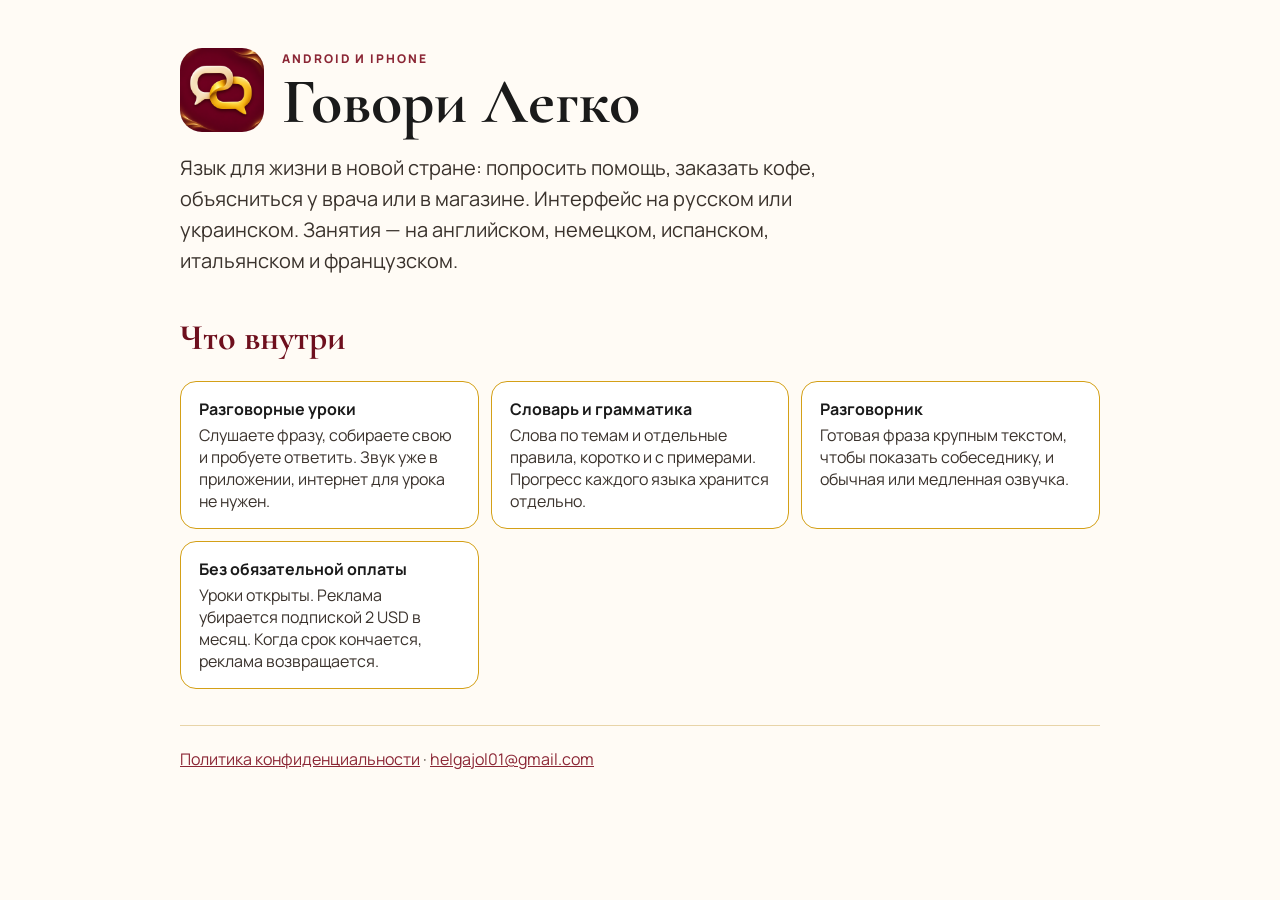
==== index.html @ 58714e00 "Add the app page and the privacy policy for both stores." ====
<!DOCTYPE html>
<html lang="ru">
<head>
  <meta charset="UTF-8" />
  <meta name="viewport" content="width=device-width, initial-scale=1" />
  <title>Говори Легко — пять языков для жизни</title>
  <meta name="description" content="Говори Легко: уроки, словарь, грамматика и разговорник для жизни в новой стране. Русский и украинский интерфейс." />
  <link rel="icon" href="assets/icon.png" />
  <link rel="preconnect" href="https://fonts.googleapis.com" />
  <link rel="preconnect" href="https://fonts.gstatic.com" crossorigin />
  <link href="https://fonts.googleapis.com/css2?family=Cormorant+Garamond:ital,wght@0,600;0,700;1,600&family=Manrope:wght@400;500;600;700;800&display=swap" rel="stylesheet" />
  <style>
    :root { --bg: #FFFBF5; --ink: #1A1A1A; --text: #3A322C; --muted: #5C534A; --accent: #8B2635; --deep: #6E0F1D; --gold: #D4A017; --line: #E8D4A8; --card: #FFFFFF; --soft: #F8E8E6; }
    * { box-sizing: border-box; }
    body { margin: 0; background: var(--bg); color: var(--text); font-family: Manrope, sans-serif; }
    a { color: var(--accent); }
    .wrap { width: min(920px, calc(100% - 32px)); margin: 0 auto; }
    header { padding: 48px 0 20px; }
    .mark { display: flex; gap: 18px; align-items: center; }
    img { width: 84px; height: 84px; border-radius: 22px; }
    .eyebrow { letter-spacing: 0.16em; text-transform: uppercase; color: var(--accent); font-weight: 800; font-size: 12px; margin: 0 0 6px; }
    h1 { font-family: "Cormorant Garamond", serif; font-size: 64px; line-height: 0.9; color: var(--ink); margin: 0; }
    .lead { font-size: 20px; line-height: 1.55; max-width: 640px; }
    .grid { display: grid; grid-template-columns: repeat(auto-fit, minmax(240px, 1fr)); gap: 12px; margin: 22px 0 36px; }
    article { background: var(--card); border: 1.5px solid var(--gold); border-radius: 16px; padding: 16px 18px; }
    h2 { font-family: "Cormorant Garamond", serif; color: var(--deep); font-size: 36px; margin: 0 0 8px; }
    strong { color: var(--ink); display: block; margin-bottom: 4px; }
    footer { border-top: 1px solid var(--line); padding: 22px 0 40px; color: var(--muted); }
  </style>
</head>
<body>
  <header class="wrap">
    <div class="mark">
      <img src="assets/icon.png" alt="Значок Говори Легко" />
      <div>
        <p class="eyebrow">Android и iPhone</p>
        <h1>Говори Легко</h1>
      </div>
    </div>
    <p class="lead">Язык для жизни в новой стране: попросить помощь, заказать кофе, объясниться у врача или в магазине. Интерфейс на русском или украинском. Занятия — на английском, немецком, испанском, итальянском и французском.</p>
  </header>
  <main class="wrap">
    <h2>Что внутри</h2>
    <div class="grid">
      <article><strong>Разговорные уроки</strong>Слушаете фразу, собираете свою и пробуете ответить. Звук уже в приложении, интернет для урока не нужен.</article>
      <article><strong>Словарь и грамматика</strong>Слова по темам и отдельные правила, коротко и с примерами. Прогресс каждого языка хранится отдельно.</article>
      <article><strong>Разговорник</strong>Готовая фраза крупным текстом, чтобы показать собеседнику, и обычная или медленная озвучка.</article>
      <article><strong>Без обязательной оплаты</strong>Уроки открыты. Реклама убирается подпиской 2 USD в месяц. Когда срок кончается, реклама возвращается.</article>
    </div>
  </main>
  <footer class="wrap">
    <a href="privacy.html">Политика конфиденциальности</a>
    · <a href="mailto:helgajol01@gmail.com">helgajol01@gmail.com</a>
  </footer>
</body>
</html>
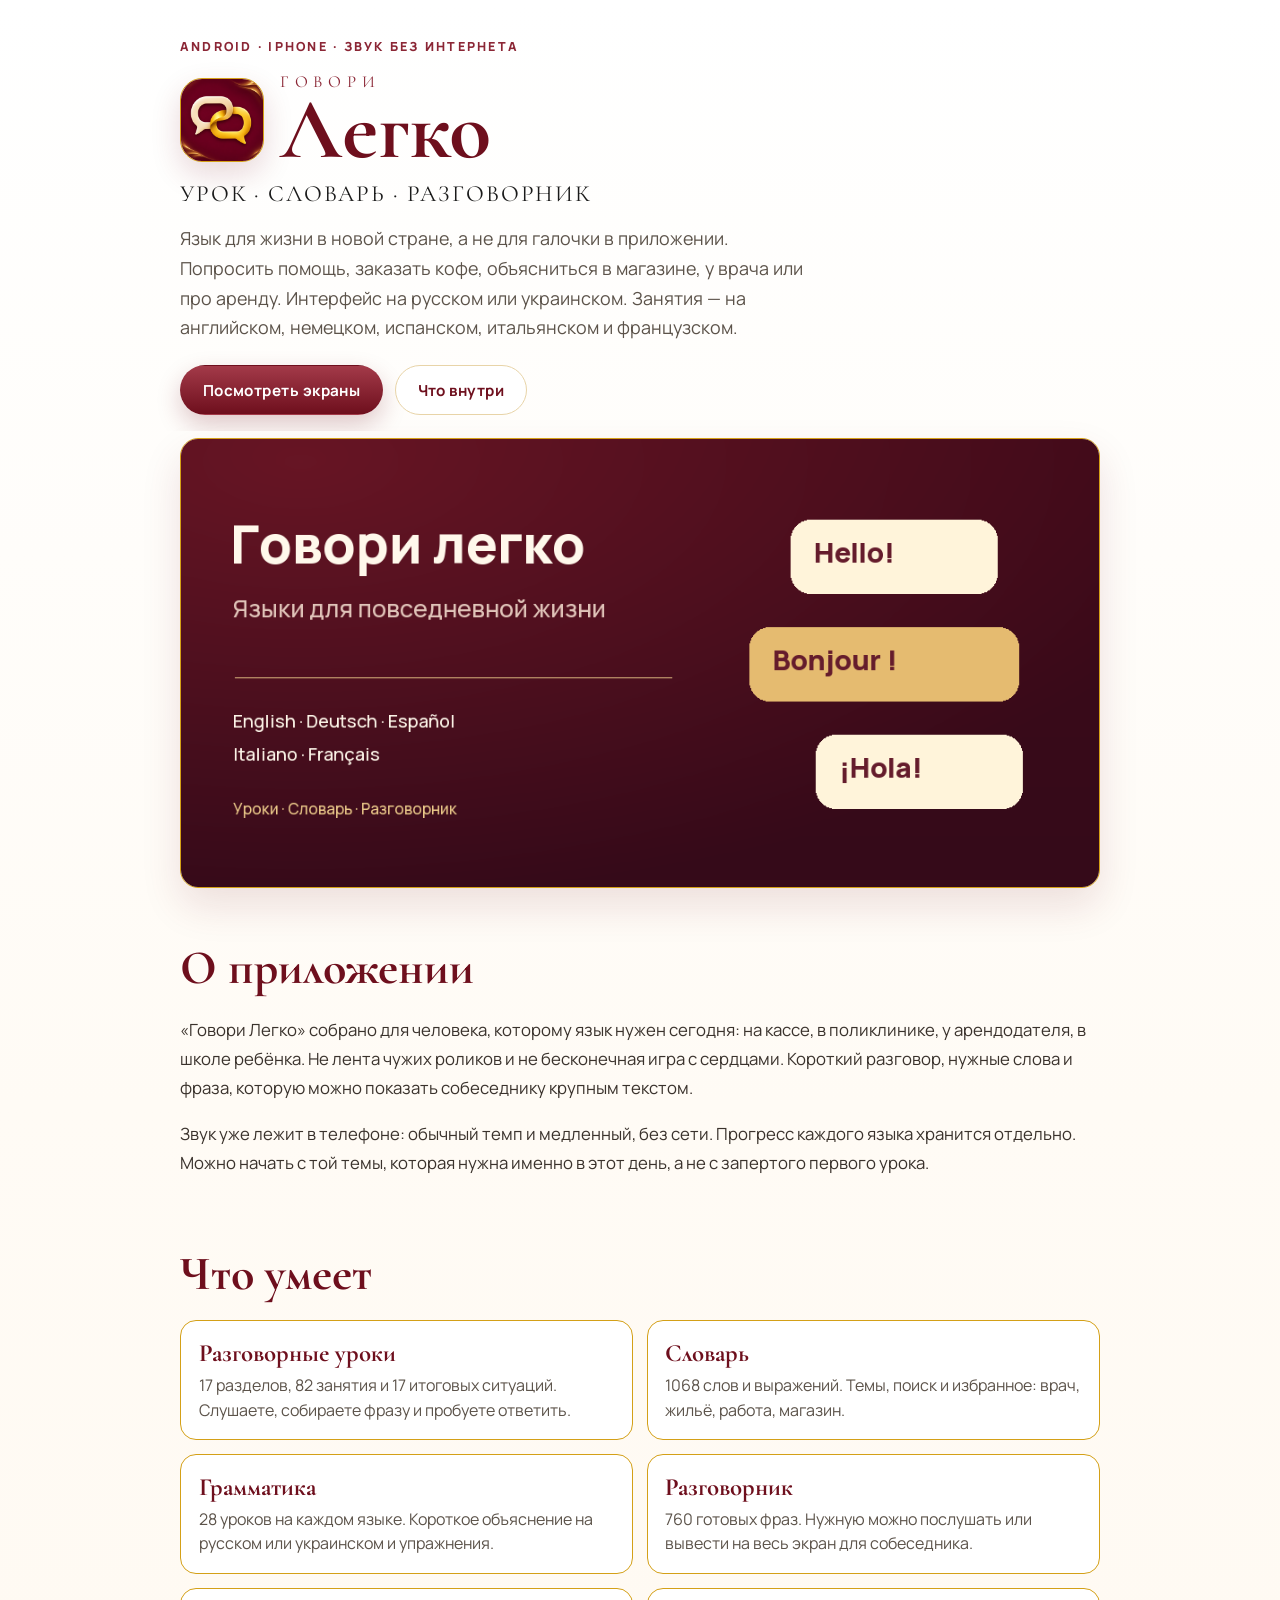
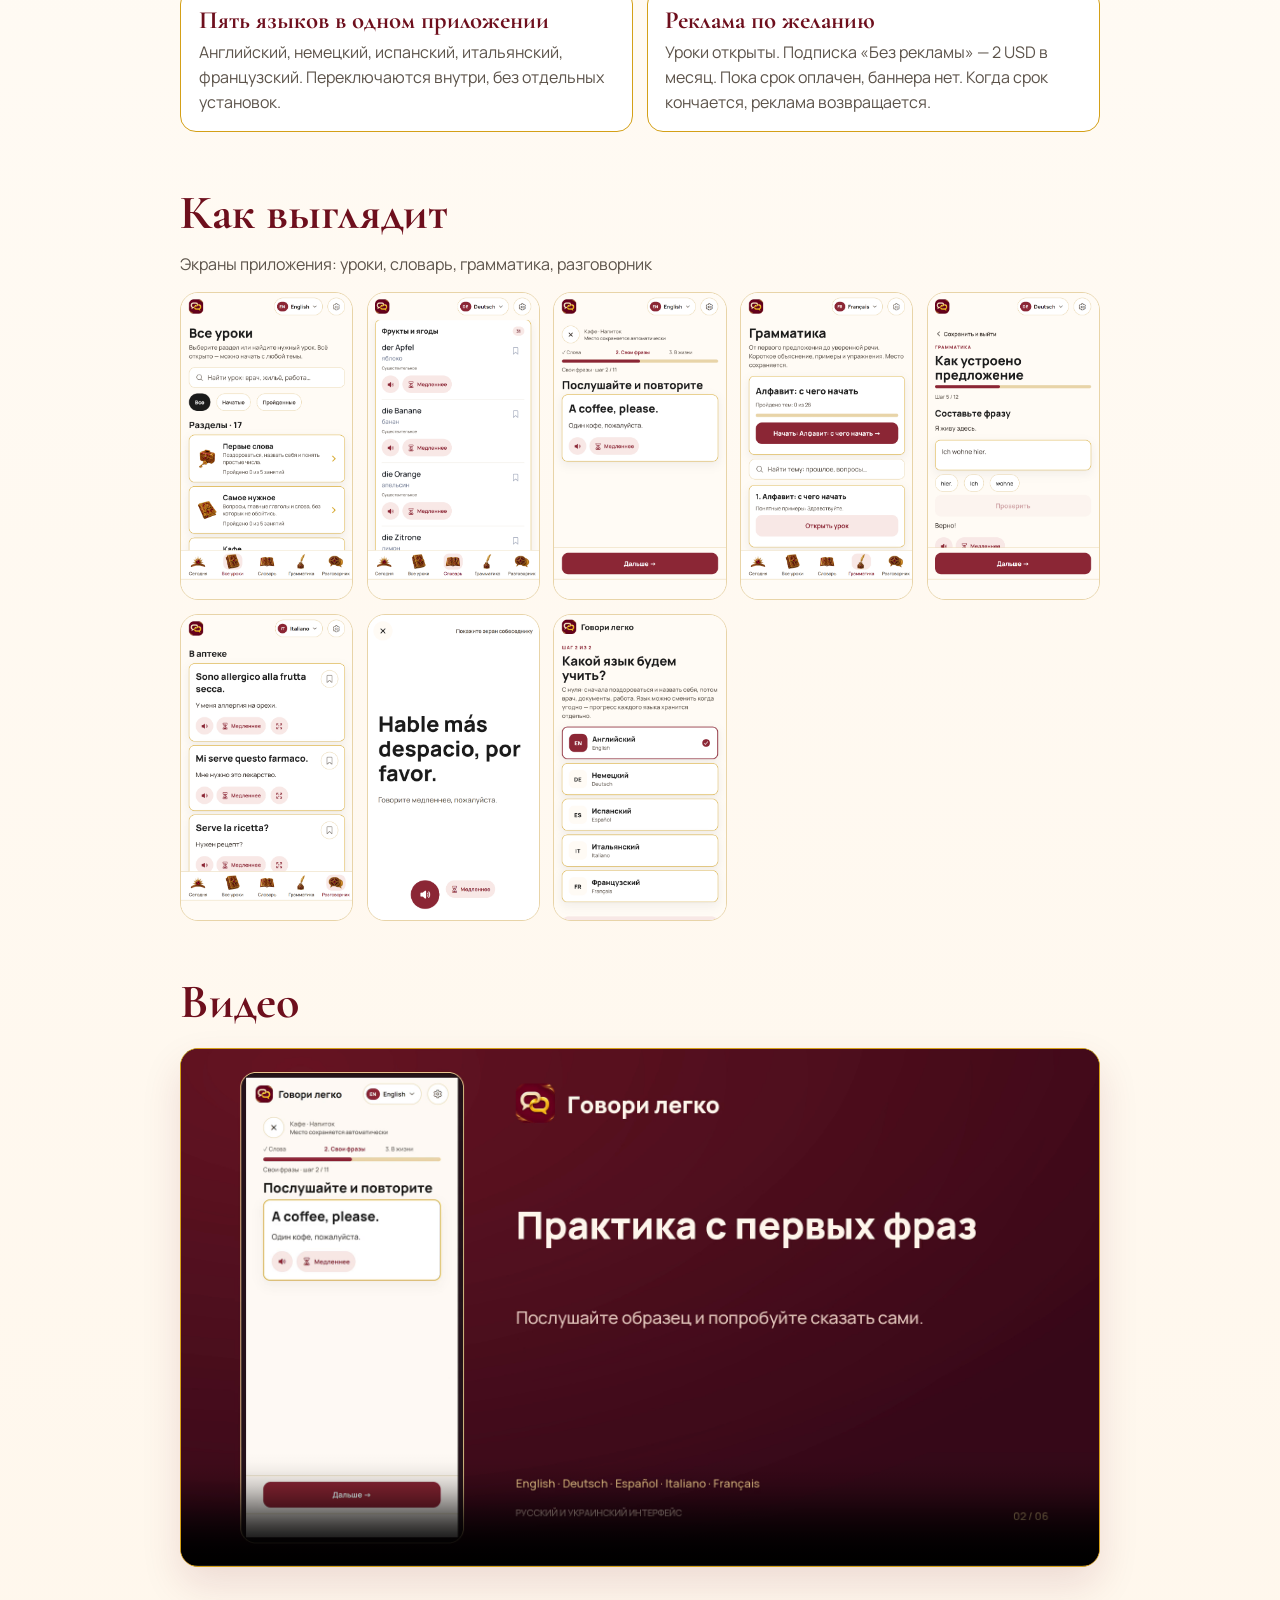
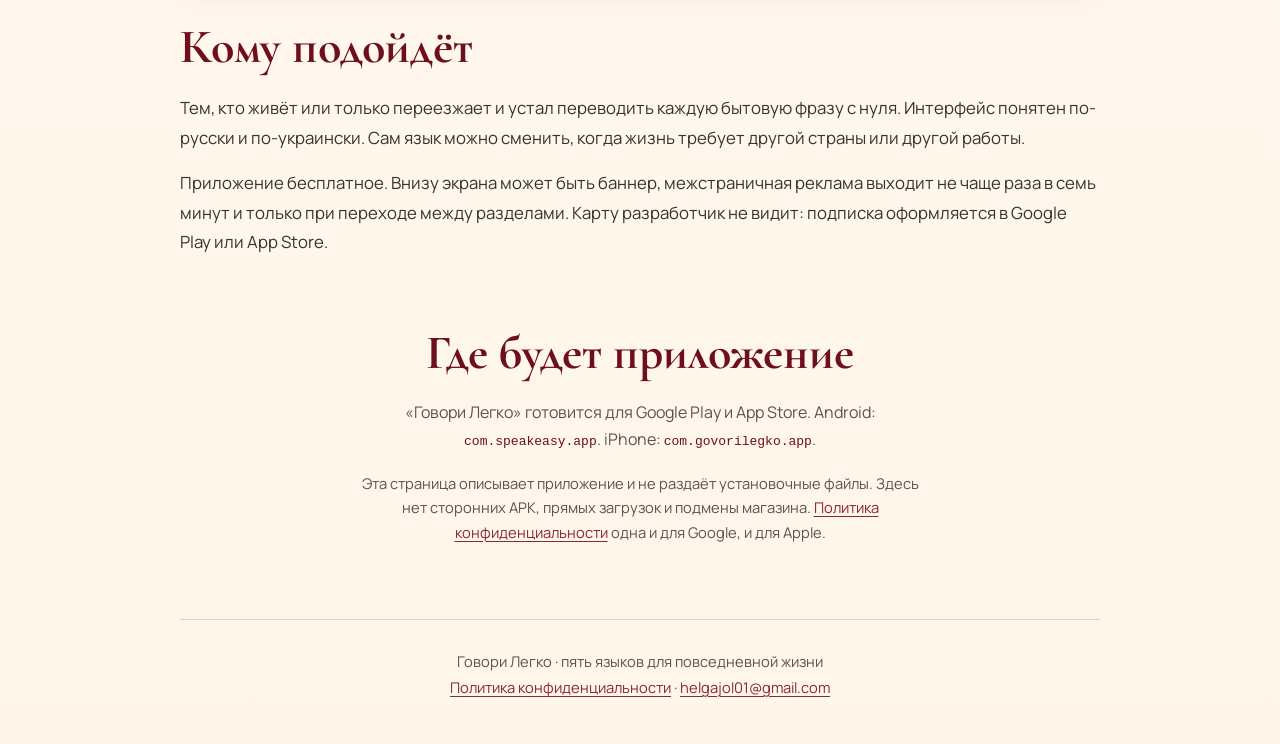
==== commit 1db8aefc: "Replace the landing page with screenshots, video and the store copy." ====
--- a/index.html
+++ b/index.html
@@ -3,54 +3,157 @@
 <head>
   <meta charset="UTF-8" />
   <meta name="viewport" content="width=device-width, initial-scale=1" />
-  <title>Говори Легко — пять языков для жизни</title>
-  <meta name="description" content="Говори Легко: уроки, словарь, грамматика и разговорник для жизни в новой стране. Русский и украинский интерфейс." />
-  <link rel="icon" href="assets/icon.png" />
+  <title>Говори Легко — пять языков для жизни в новой стране</title>
+  <meta name="description" content="Говори Легко: уроки, словарь, грамматика и разговорник. Русский или украинский интерфейс. Английский, немецкий, испанский, итальянский и французский. Звук без интернета." />
+  <meta property="og:title" content="Говори Легко" />
+  <meta property="og:description" content="Попросить помощь, заказать кофе, объясниться у врача. Пять языков, звук уже в телефоне." />
+  <meta property="og:image" content="assets/cover.png" />
+  <meta property="og:type" content="website" />
+  <meta property="og:url" content="https://olgamentalmagic.github.io/govorilegko/" />
+  <link rel="canonical" href="https://olgamentalmagic.github.io/govorilegko/" />
+  <link rel="icon" type="image/png" href="assets/icon.png" />
   <link rel="preconnect" href="https://fonts.googleapis.com" />
   <link rel="preconnect" href="https://fonts.gstatic.com" crossorigin />
-  <link href="https://fonts.googleapis.com/css2?family=Cormorant+Garamond:ital,wght@0,600;0,700;1,600&family=Manrope:wght@400;500;600;700;800&display=swap" rel="stylesheet" />
-  <style>
-    :root { --bg: #FFFBF5; --ink: #1A1A1A; --text: #3A322C; --muted: #5C534A; --accent: #8B2635; --deep: #6E0F1D; --gold: #D4A017; --line: #E8D4A8; --card: #FFFFFF; --soft: #F8E8E6; }
-    * { box-sizing: border-box; }
-    body { margin: 0; background: var(--bg); color: var(--text); font-family: Manrope, sans-serif; }
-    a { color: var(--accent); }
-    .wrap { width: min(920px, calc(100% - 32px)); margin: 0 auto; }
-    header { padding: 48px 0 20px; }
-    .mark { display: flex; gap: 18px; align-items: center; }
-    img { width: 84px; height: 84px; border-radius: 22px; }
-    .eyebrow { letter-spacing: 0.16em; text-transform: uppercase; color: var(--accent); font-weight: 800; font-size: 12px; margin: 0 0 6px; }
-    h1 { font-family: "Cormorant Garamond", serif; font-size: 64px; line-height: 0.9; color: var(--ink); margin: 0; }
-    .lead { font-size: 20px; line-height: 1.55; max-width: 640px; }
-    .grid { display: grid; grid-template-columns: repeat(auto-fit, minmax(240px, 1fr)); gap: 12px; margin: 22px 0 36px; }
-    article { background: var(--card); border: 1.5px solid var(--gold); border-radius: 16px; padding: 16px 18px; }
-    h2 { font-family: "Cormorant Garamond", serif; color: var(--deep); font-size: 36px; margin: 0 0 8px; }
-    strong { color: var(--ink); display: block; margin-bottom: 4px; }
-    footer { border-top: 1px solid var(--line); padding: 22px 0 40px; color: var(--muted); }
-  </style>
+  <link href="https://fonts.googleapis.com/css2?family=Cormorant+Garamond:wght@600;700&family=Manrope:wght@400;500;600;700;800&display=swap" rel="stylesheet" />
+  <link rel="stylesheet" href="styles.css" />
 </head>
 <body>
-  <header class="wrap">
-    <div class="mark">
-      <img src="assets/icon.png" alt="Значок Говори Легко" />
-      <div>
-        <p class="eyebrow">Android и iPhone</p>
-        <h1>Говори Легко</h1>
+  <header class="hero">
+    <div class="hero__inner">
+      <p class="eyebrow">Android · iPhone · звук без интернета</p>
+      <div class="brand">
+        <img class="brand__icon" src="assets/icon.png" width="84" height="84" alt="Значок приложения Говори Легко" />
+        <div>
+          <p class="brand__small">ГОВОРИ</p>
+          <h1>Легко</h1>
+        </div>
+      </div>
+      <p class="tagline">Урок · Словарь · Разговорник</p>
+      <p class="lead">
+        Язык для жизни в новой стране, а не для галочки в приложении.
+        Попросить помощь, заказать кофе, объясниться в магазине, у врача
+        или про аренду. Интерфейс на русском или украинском. Занятия —
+        на английском, немецком, испанском, итальянском и французском.
+      </p>
+      <div class="cta-row">
+        <a class="btn btn--gold" href="#screens">Посмотреть экраны</a>
+        <a class="btn btn--ghost" href="#about">Что внутри</a>
       </div>
     </div>
-    <p class="lead">Язык для жизни в новой стране: попросить помощь, заказать кофе, объясниться у врача или в магазине. Интерфейс на русском или украинском. Занятия — на английском, немецком, испанском, итальянском и французском.</p>
   </header>
-  <main class="wrap">
-    <h2>Что внутри</h2>
-    <div class="grid">
-      <article><strong>Разговорные уроки</strong>Слушаете фразу, собираете свою и пробуете ответить. Звук уже в приложении, интернет для урока не нужен.</article>
-      <article><strong>Словарь и грамматика</strong>Слова по темам и отдельные правила, коротко и с примерами. Прогресс каждого языка хранится отдельно.</article>
-      <article><strong>Разговорник</strong>Готовая фраза крупным текстом, чтобы показать собеседнику, и обычная или медленная озвучка.</article>
-      <article><strong>Без обязательной оплаты</strong>Уроки открыты. Реклама убирается подпиской 2 USD в месяц. Когда срок кончается, реклама возвращается.</article>
-    </div>
+  <img class="cover" src="assets/cover.png" alt="Говори Легко: Hello, Bonjour, Hola. English, Deutsch, Español, Italiano, Français." />
+
+  <main>
+    <section id="about" class="section">
+      <h2>О приложении</h2>
+      <div class="prose">
+        <p>
+          «Говори Легко» собрано для человека, которому язык нужен сегодня:
+          на кассе, в поликлинике, у арендодателя, в школе ребёнка.
+          Не лента чужих роликов и не бесконечная игра с сердцами.
+          Короткий разговор, нужные слова и фраза, которую можно показать собеседнику крупным текстом.
+        </p>
+        <p>
+          Звук уже лежит в телефоне: обычный темп и медленный, без сети.
+          Прогресс каждого языка хранится отдельно. Можно начать с той темы,
+          которая нужна именно в этот день, а не с запертого первого урока.
+        </p>
+      </div>
+    </section>
+
+    <section class="section section--tight">
+      <h2>Что умеет</h2>
+      <ul class="features">
+        <li>
+          <strong>Разговорные уроки</strong>
+          <span>17 разделов, 82 занятия и 17 итоговых ситуаций. Слушаете, собираете фразу и пробуете ответить.</span>
+        </li>
+        <li>
+          <strong>Словарь</strong>
+          <span>1068 слов и выражений. Темы, поиск и избранное: врач, жильё, работа, магазин.</span>
+        </li>
+        <li>
+          <strong>Грамматика</strong>
+          <span>28 уроков на каждом языке. Короткое объяснение на русском или украинском и упражнения.</span>
+        </li>
+        <li>
+          <strong>Разговорник</strong>
+          <span>760 готовых фраз. Нужную можно послушать или вывести на весь экран для собеседника.</span>
+        </li>
+        <li>
+          <strong>Пять языков в одном приложении</strong>
+          <span>Английский, немецкий, испанский, итальянский, французский. Переключаются внутри, без отдельных установок.</span>
+        </li>
+        <li>
+          <strong>Реклама по желанию</strong>
+          <span>Уроки открыты. Подписка «Без рекламы» — 2 USD в месяц. Пока срок оплачен, баннера нет. Когда срок кончается, реклама возвращается.</span>
+        </li>
+      </ul>
+    </section>
+
+    <section id="screens" class="section">
+      <h2>Как выглядит</h2>
+      <p class="section__hint">Экраны приложения: уроки, словарь, грамматика, разговорник</p>
+      <div class="shots" aria-label="Скриншоты">
+        <img src="assets/screen_1.png" alt="Список уроков по разделам" loading="lazy" />
+        <img src="assets/screen_2.png" alt="Словарь" loading="lazy" />
+        <img src="assets/screen_3.png" alt="Разговорный урок" loading="lazy" />
+        <img src="assets/screen_4.png" alt="Грамматика" loading="lazy" />
+        <img src="assets/screen_5.png" alt="Упражнение на сборку фразы" loading="lazy" />
+        <img src="assets/screen_6.png" alt="Разговорник" loading="lazy" />
+        <img src="assets/screen_7.png" alt="Произношение" loading="lazy" />
+        <img src="assets/screen_8.png" alt="Выбор языка обучения" loading="lazy" />
+      </div>
+    </section>
+
+    <section class="section">
+      <h2>Видео</h2>
+      <div class="video-wrap">
+        <video controls playsinline preload="metadata" poster="assets/poster.png">
+          <source src="assets/promo.mp4" type="video/mp4" />
+          Ваш браузер не воспроизводит видео.
+        </video>
+      </div>
+    </section>
+
+    <section class="section">
+      <h2>Кому подойдёт</h2>
+      <div class="prose">
+        <p>
+          Тем, кто живёт или только переезжает и устал переводить каждую бытовую фразу с нуля.
+          Интерфейс понятен по-русски и по-украински. Сам язык можно сменить, когда жизнь
+          требует другой страны или другой работы.
+        </p>
+        <p>
+          Приложение бесплатное. Внизу экрана может быть баннер, межстраничная реклама
+          выходит не чаще раза в семь минут и только при переходе между разделами.
+          Карту разработчик не видит: подписка оформляется в Google Play или App Store.
+        </p>
+      </div>
+    </section>
+
+    <section id="download" class="section download">
+      <h2>Где будет приложение</h2>
+      <p class="download__text">
+        «Говори Легко» готовится для Google Play и App Store.
+        Android: <code>com.speakeasy.app</code>.
+        iPhone: <code>com.govorilegko.app</code>.
+      </p>
+      <p class="download__note">
+        Эта страница описывает приложение и не раздаёт установочные файлы.
+        Здесь нет сторонних APK, прямых загрузок и подмены магазина.
+        <a href="privacy.html">Политика конфиденциальности</a> одна и для Google, и для Apple.
+      </p>
+    </section>
   </main>
-  <footer class="wrap">
-    <a href="privacy.html">Политика конфиденциальности</a>
-    · <a href="mailto:helgajol01@gmail.com">helgajol01@gmail.com</a>
+
+  <footer class="footer">
+    <p>Говори Легко · пять языков для повседневной жизни</p>
+    <p>
+      <a href="privacy.html">Политика конфиденциальности</a>
+      ·
+      <a href="mailto:helgajol01@gmail.com">helgajol01@gmail.com</a>
+    </p>
   </footer>
 </body>
 </html>
--- a/styles.css
+++ b/styles.css
@@ -0,0 +1,246 @@
+:root {
+  --bg: #FFFBF5;
+  --ink: #1A1A1A;
+  --text: #3A322C;
+  --muted: #5C534A;
+  --gold: #D4A017;
+  --gold-2: #8B2635;
+  --line: #E8D4A8;
+  --card: #FFFFFF;
+  --deep: #6E0F1D;
+  --soft: #F8E8E6;
+  --font-display: "Cormorant Garamond", Georgia, serif;
+  --font-body: Manrope, system-ui, sans-serif;
+}
+
+*,
+*::before,
+*::after { box-sizing: border-box; }
+
+html { scroll-behavior: smooth; }
+
+body {
+  margin: 0;
+  color: var(--text);
+  font-family: var(--font-body);
+  background:
+    radial-gradient(900px 420px at 50% -10%, rgba(212, 160, 23, 0.18), transparent 60%),
+    linear-gradient(180deg, #fff 0%, var(--bg) 28%, #FFF6EA 100%);
+  min-height: 100vh;
+}
+
+img, video { max-width: 100%; display: block; }
+
+a {
+  color: var(--gold-2);
+  text-decoration-thickness: 1px;
+  text-underline-offset: 0.2em;
+}
+
+.hero {
+  position: relative;
+  padding: 2.4rem 1.25rem 1rem;
+  overflow: hidden;
+}
+
+.hero__inner {
+  width: min(920px, 100%);
+  margin: 0 auto;
+}
+
+.eyebrow {
+  margin: 0 0 1rem;
+  font-size: 0.78rem;
+  letter-spacing: 0.18em;
+  text-transform: uppercase;
+  color: var(--gold-2);
+  font-weight: 800;
+}
+
+.brand {
+  display: flex;
+  align-items: center;
+  gap: 1rem;
+  margin-bottom: 0.75rem;
+}
+
+.brand__icon {
+  width: 84px;
+  height: 84px;
+  border-radius: 22px;
+  border: 1.5px solid var(--gold);
+  box-shadow: 0 12px 30px rgba(110, 15, 29, 0.16);
+}
+
+.brand__small {
+  margin: 0;
+  font-family: var(--font-display);
+  font-size: 1.05rem;
+  letter-spacing: 0.34em;
+  color: var(--gold-2);
+}
+
+.brand h1 {
+  margin: 0;
+  font-family: var(--font-display);
+  font-weight: 700;
+  font-size: clamp(3.2rem, 12vw, 5.4rem);
+  line-height: 0.88;
+  color: var(--deep);
+}
+
+.tagline {
+  margin: 0.4rem 0 1rem;
+  font-family: var(--font-display);
+  font-size: 1.45rem;
+  letter-spacing: 0.08em;
+  text-transform: uppercase;
+  color: var(--ink);
+}
+
+.lead {
+  margin: 0 0 1.4rem;
+  max-width: 40rem;
+  font-size: 1.12rem;
+  line-height: 1.65;
+  color: var(--muted);
+}
+
+.cover {
+  width: min(920px, calc(100% - 2.5rem));
+  margin: 0.4rem auto 0;
+  border-radius: 18px;
+  border: 1.5px solid var(--gold);
+  box-shadow: 0 18px 40px rgba(110, 15, 29, 0.12);
+}
+
+.cta-row { display: flex; flex-wrap: wrap; gap: 0.75rem; }
+
+.btn {
+  display: inline-flex;
+  align-items: center;
+  justify-content: center;
+  min-height: 48px;
+  padding: 0.85rem 1.35rem;
+  border-radius: 999px;
+  border: 1.5px solid var(--line);
+  font-weight: 700;
+  font-size: 0.95rem;
+  letter-spacing: 0.03em;
+  text-decoration: none;
+}
+
+.btn--gold {
+  color: #fff;
+  background: linear-gradient(180deg, #A33A49 0%, var(--deep) 100%);
+  border-color: transparent;
+  box-shadow: 0 10px 24px rgba(110, 15, 29, 0.22);
+}
+
+.btn--ghost {
+  color: var(--deep);
+  background: #fff;
+}
+
+.section {
+  width: min(920px, calc(100% - 2.5rem));
+  margin: 0 auto;
+  padding: 3.2rem 0 0;
+}
+
+.section h2 {
+  margin: 0 0 1.1rem;
+  font-family: var(--font-display);
+  font-weight: 700;
+  font-size: clamp(2.1rem, 5.5vw, 3rem);
+  color: var(--deep);
+}
+
+.section__hint { margin: -0.4rem 0 1.1rem; color: var(--muted); }
+
+.prose p {
+  margin: 0 0 1rem;
+  line-height: 1.75;
+  font-size: 1.05rem;
+}
+
+.features {
+  list-style: none;
+  margin: 0;
+  padding: 0;
+  display: grid;
+  gap: 0.85rem;
+}
+
+@media (min-width: 760px) {
+  .features { grid-template-columns: 1fr 1fr; }
+  .shots { grid-template-columns: repeat(4, 1fr); }
+}
+
+.features li {
+  padding: 1.05rem 1.1rem;
+  border: 1.5px solid var(--gold);
+  border-radius: 16px;
+  background: var(--card);
+}
+
+.features strong {
+  display: block;
+  margin-bottom: 0.3rem;
+  font-family: var(--font-display);
+  font-size: 1.55rem;
+  color: var(--deep);
+}
+
+.features span { color: var(--muted); line-height: 1.55; }
+
+.shots {
+  display: grid;
+  grid-template-columns: repeat(auto-fill, minmax(150px, 1fr));
+  gap: 0.85rem;
+}
+
+.shots img {
+  width: 100%;
+  border-radius: 18px;
+  border: 1.5px solid var(--line);
+  background: #fff;
+  aspect-ratio: 9 / 16;
+  object-fit: cover;
+  object-position: top;
+}
+
+.video-wrap {
+  border-radius: 18px;
+  overflow: hidden;
+  border: 1.5px solid var(--gold);
+  background: #1A1A1A;
+  box-shadow: 0 18px 40px rgba(110, 15, 29, 0.12);
+}
+
+.video-wrap video { width: 100%; max-height: 80vh; margin: 0 auto; }
+
+.download { text-align: center; padding-bottom: 1rem; }
+
+.download__text, .download__note {
+  margin: 0 auto 1.2rem;
+  max-width: 36rem;
+  color: var(--muted);
+  line-height: 1.65;
+}
+
+.download__text code { color: var(--deep); }
+
+.download__note { font-size: 0.92rem; }
+
+.footer {
+  width: min(920px, calc(100% - 2.5rem));
+  margin: 2.5rem auto 0;
+  padding: 1.6rem 0 2.6rem;
+  border-top: 1px solid var(--line);
+  color: var(--muted);
+  font-size: 0.92rem;
+  text-align: center;
+}
+
+.footer p { margin: 0.35rem 0; }
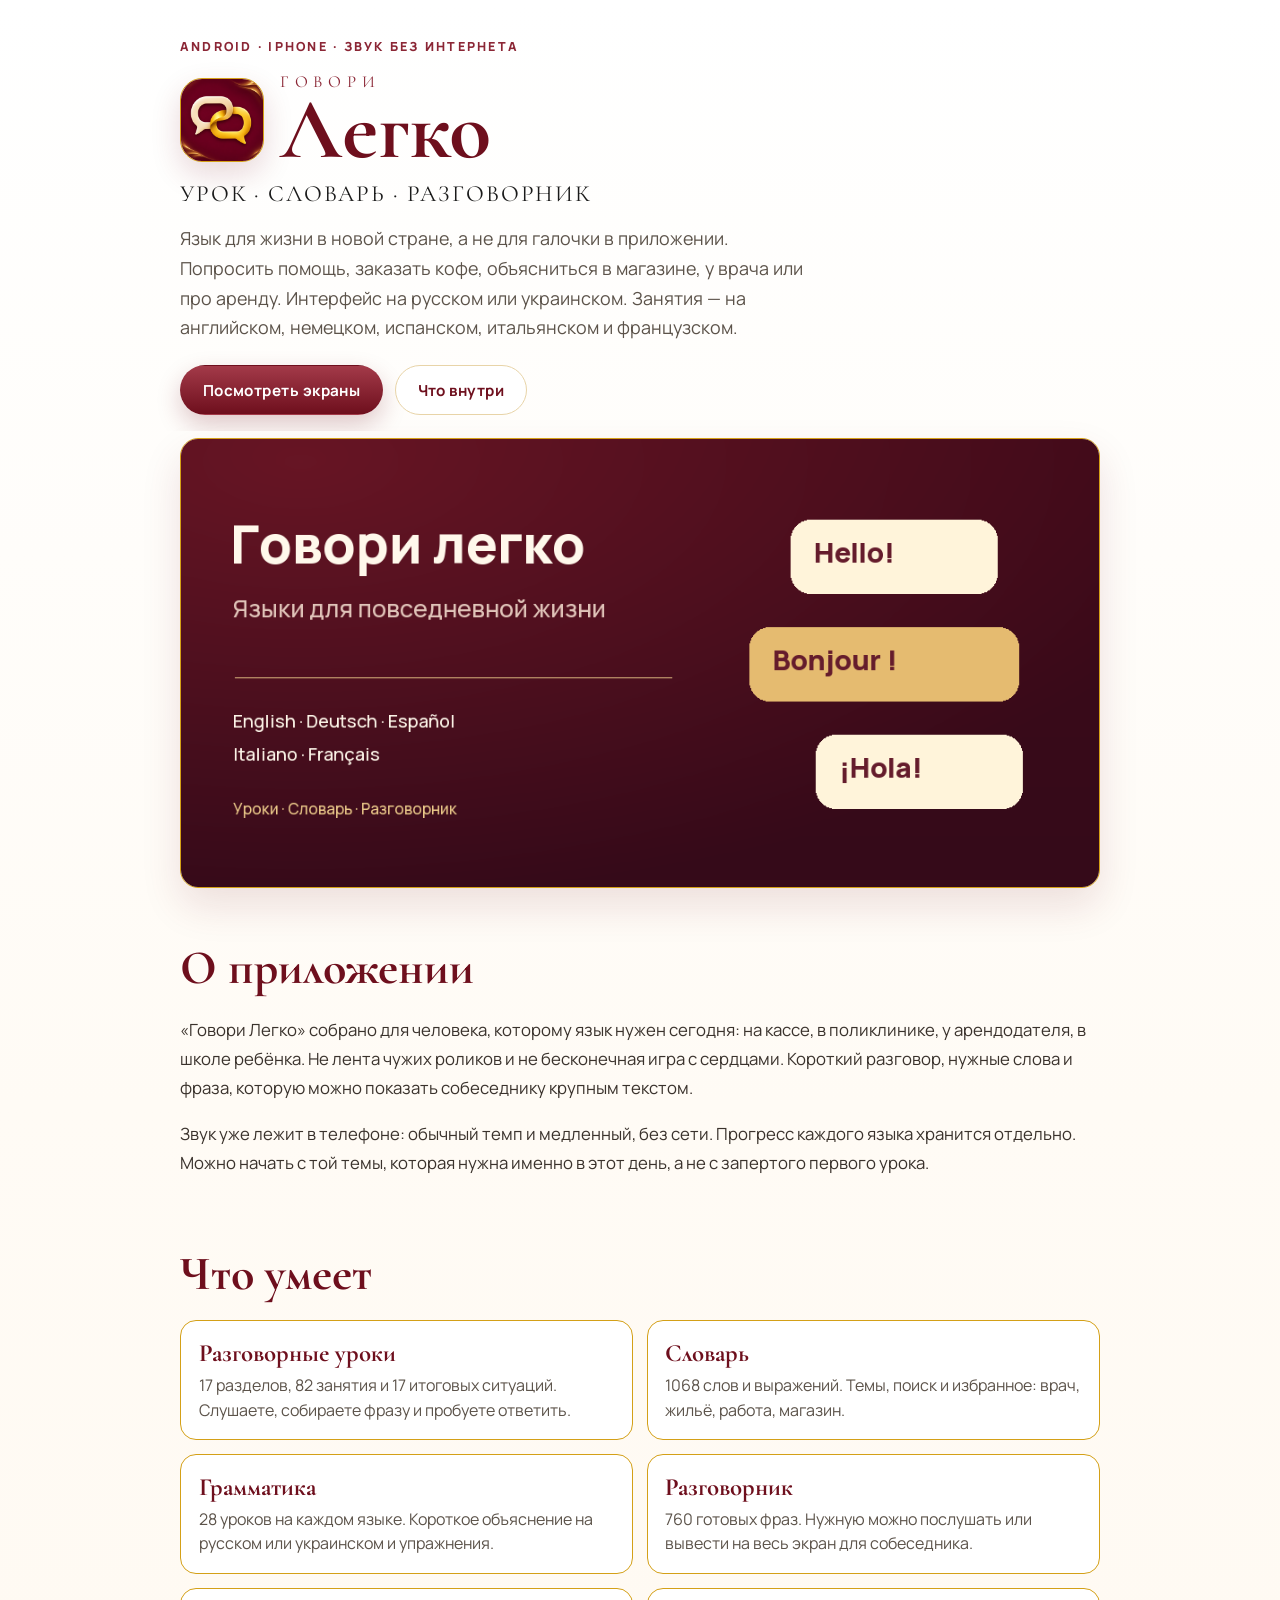
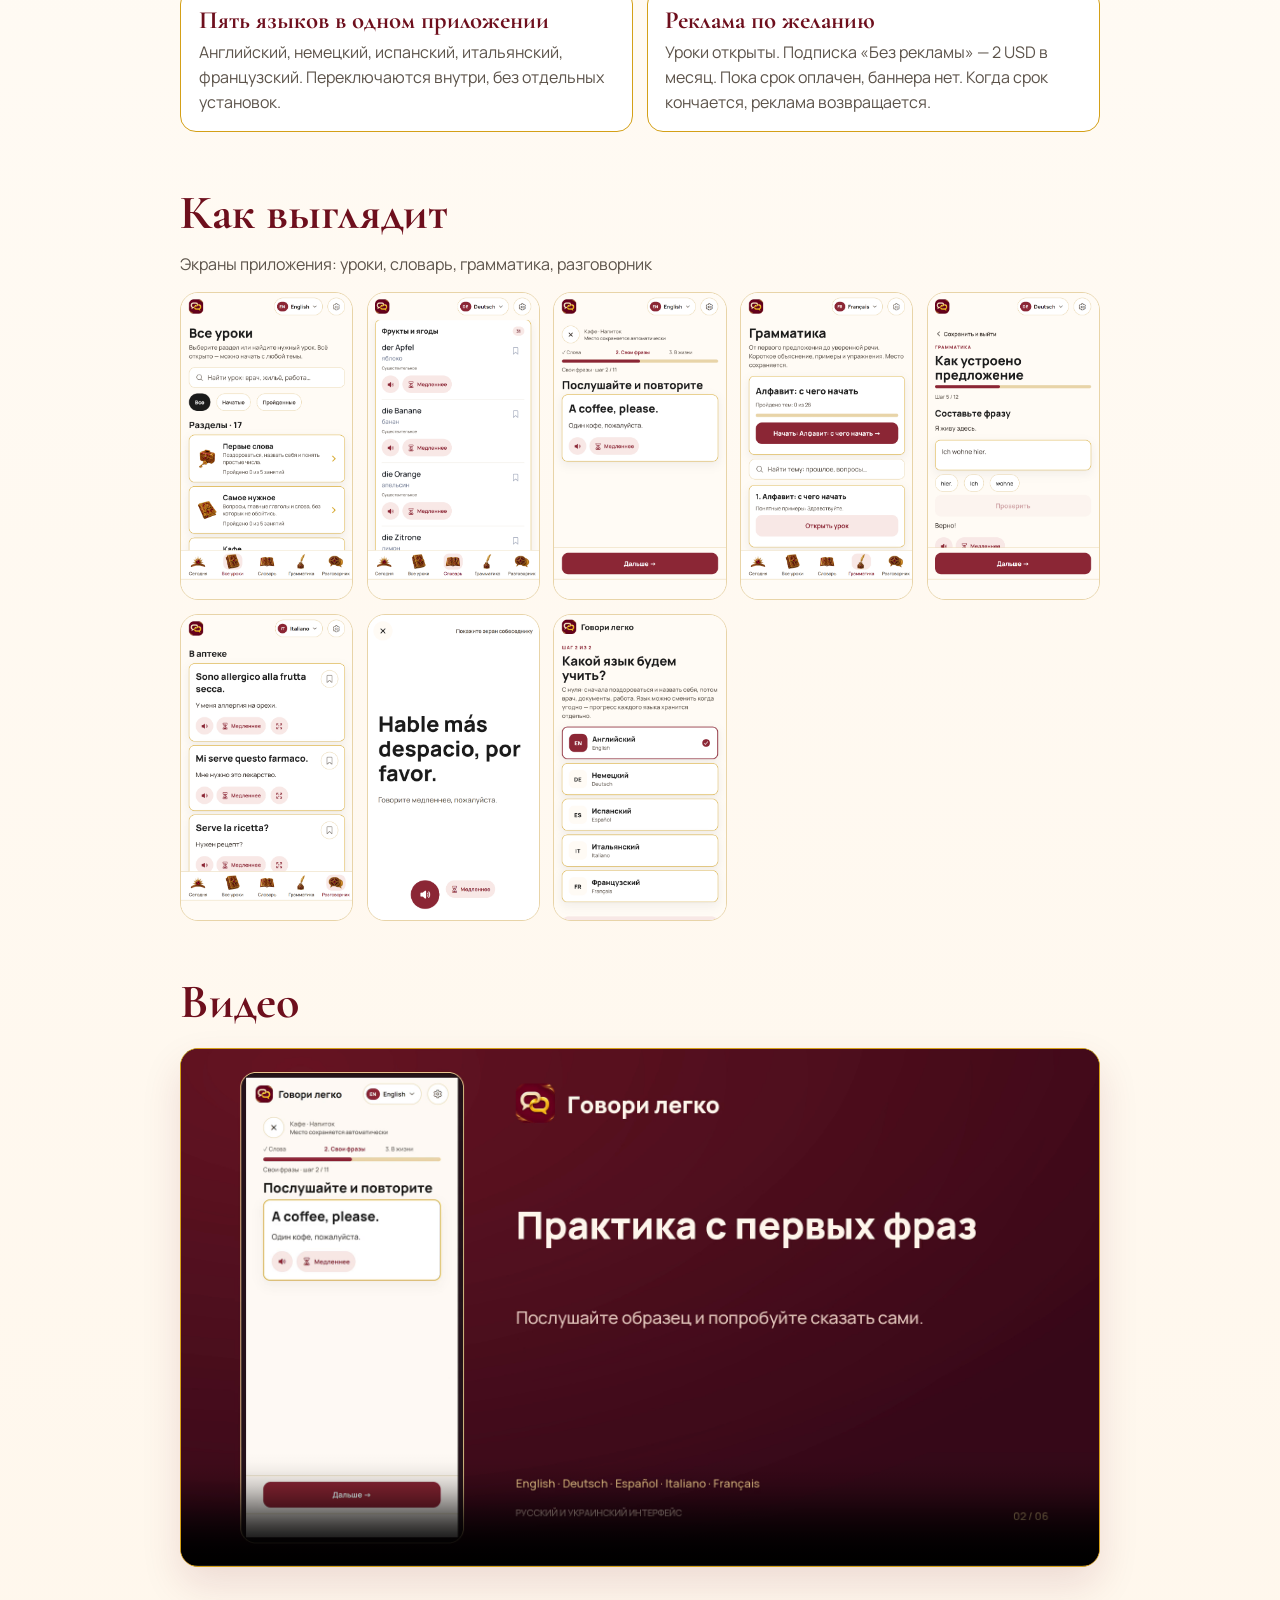
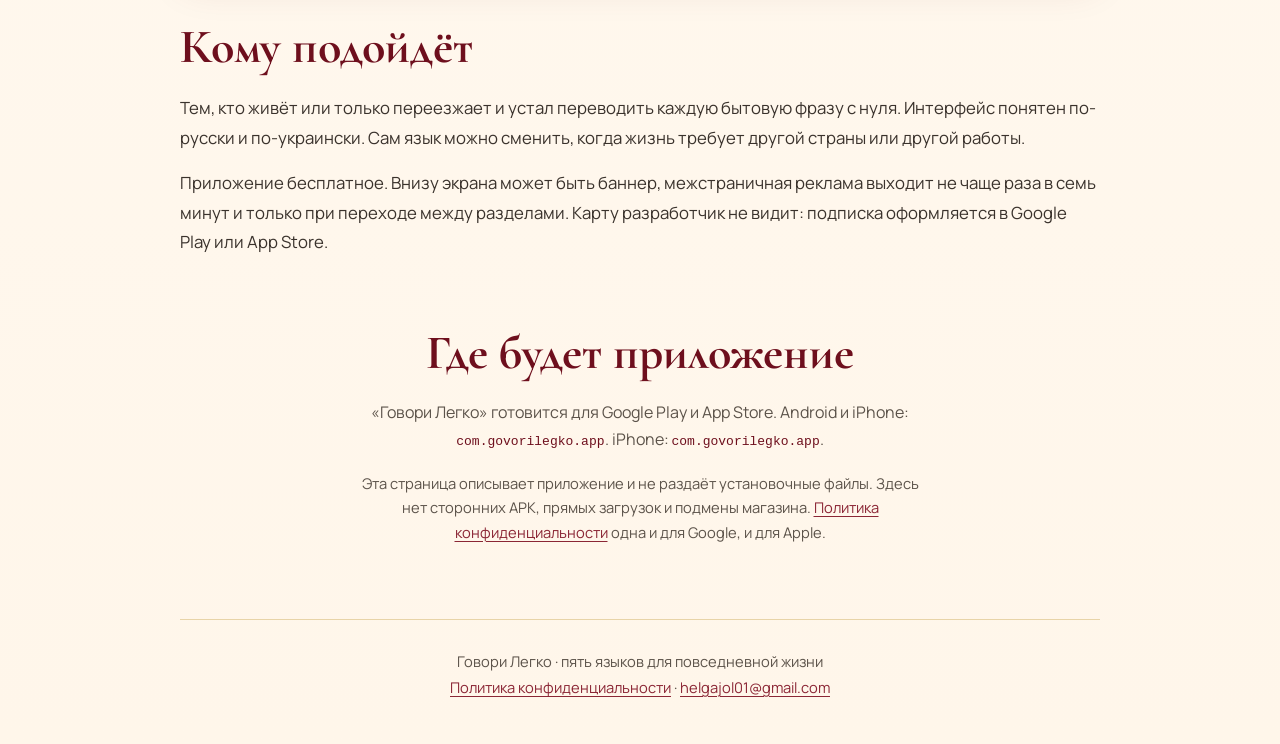
==== commit 18c65625: "Replace the landing page with screenshots, video and the store copy." ====
--- a/index.html
+++ b/index.html
@@ -136,7 +136,7 @@
       <h2>Где будет приложение</h2>
       <p class="download__text">
         «Говори Легко» готовится для Google Play и App Store.
-        Android: <code>com.speakeasy.app</code>.
+        Android и iPhone: <code>com.govorilegko.app</code>.
         iPhone: <code>com.govorilegko.app</code>.
       </p>
       <p class="download__note">
